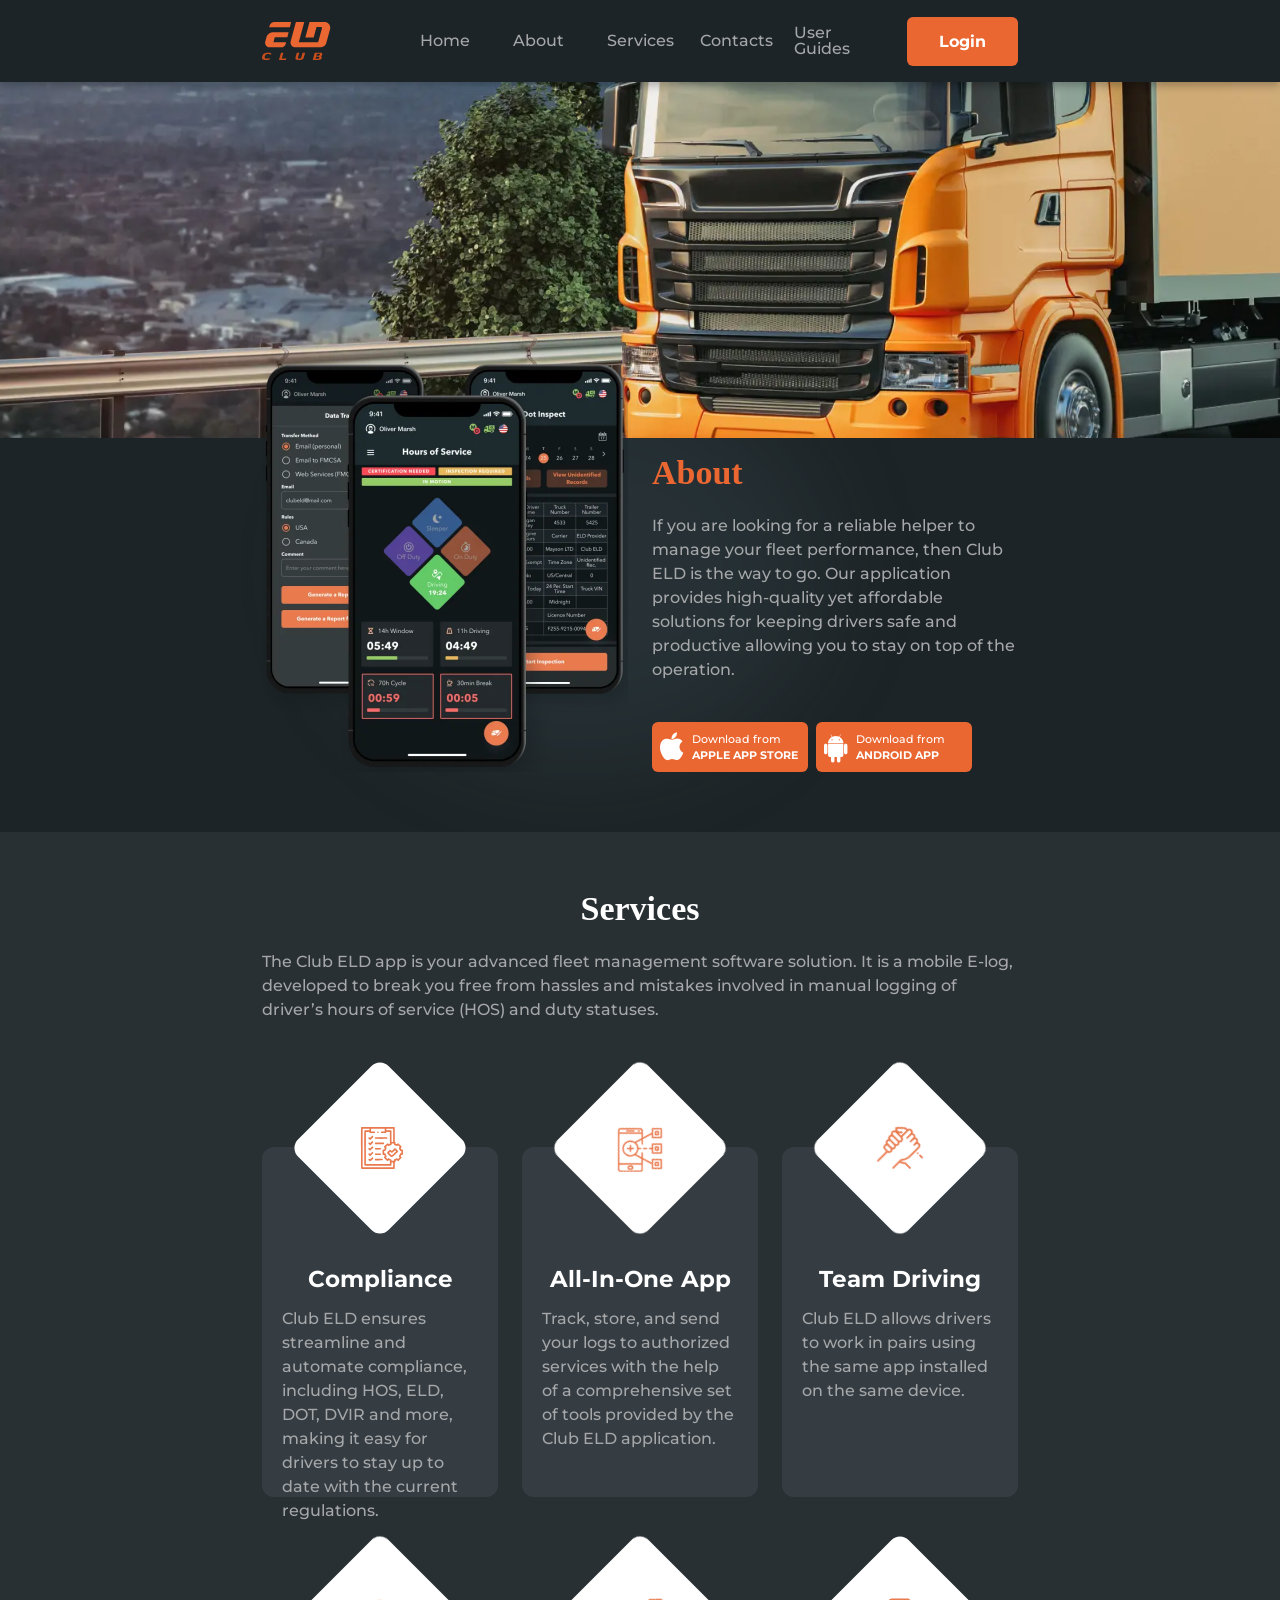
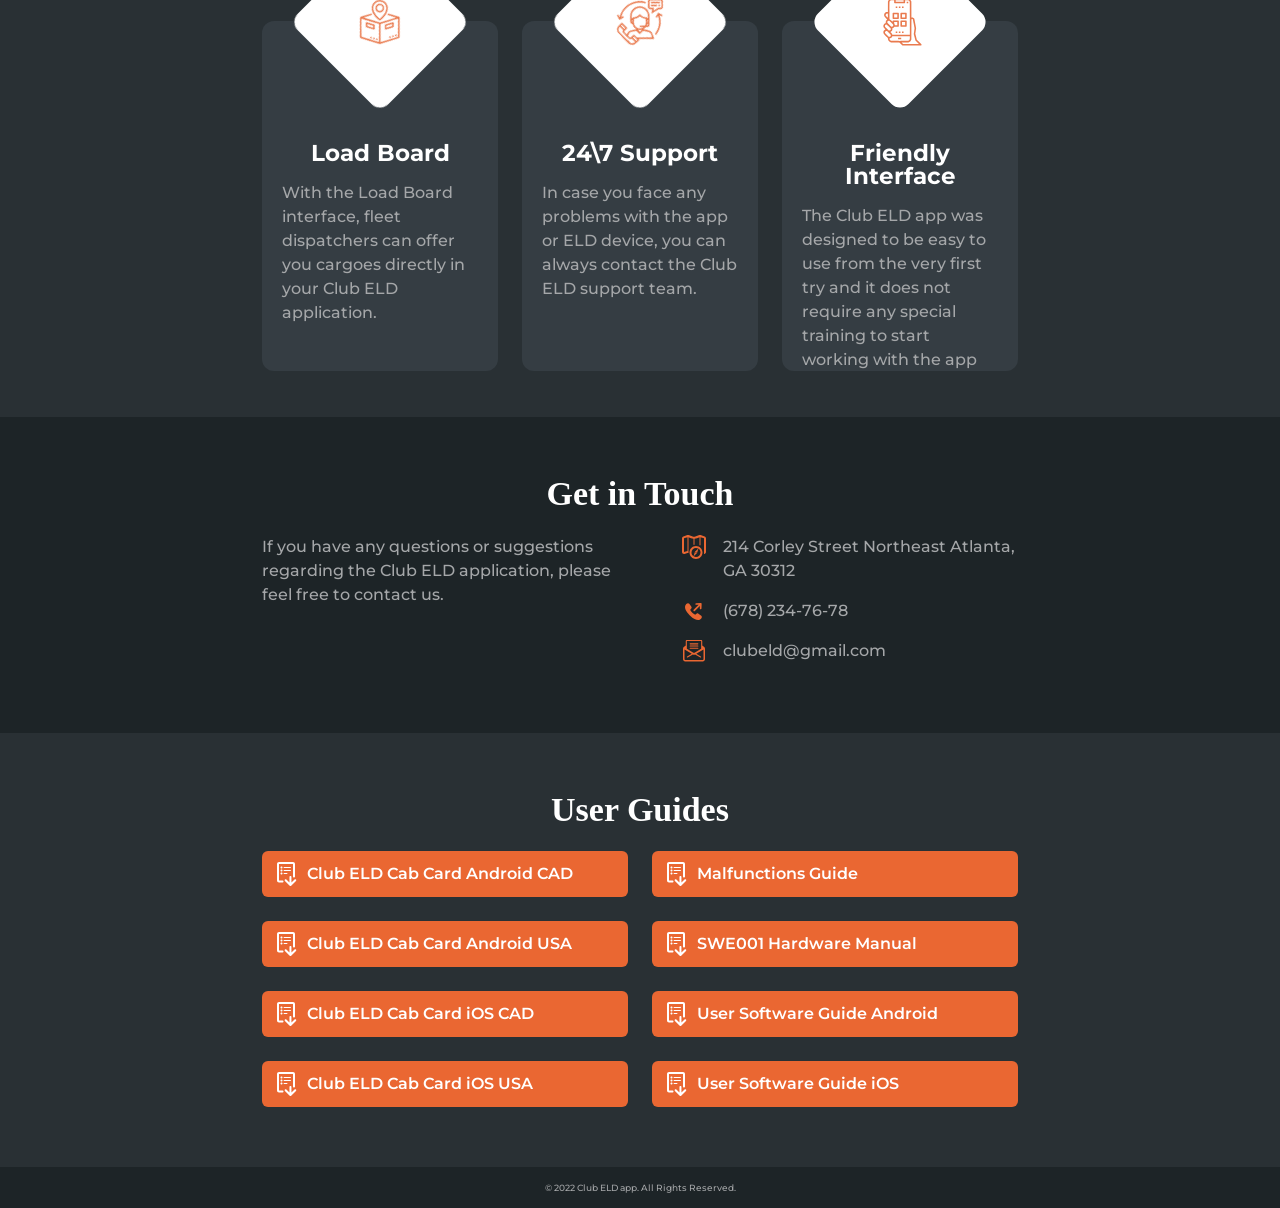
==== index.html @ d8ad7773 "Add files via upload" ====
<!DOCTYPE html>
<html lang="en">

<head>
    <meta charset="UTF-8">
    <meta http-equiv="X-UA-Compatible" content="IE=edge">
    <meta name="viewport" content="width=device-width, initial-scale=1.0">
    <meta name="keywords" content="ELD Club, Compliance, Team Driving, Load Board">
    <meta name="description" content="ELD Club app landing page, login and download">
    <meta name="author" content="Irene_IT">
    <meta name="copyright" content="© 2022 Trip ELD app. All Rights Reserved.">
    <meta name="robots" content="index, follow">

    <title>ELD CLUB</title>
    <link rel="icon" type="image/x-icon" href="./images/favicon_io/favicon.ico">
    <link rel="stylesheet" href="./css/reset.css">
    <link rel="stylesheet" href="./css/style.css">
    <link rel="stylesheet" href="./customFonts/AvenirNext.woff">
    <link rel="preconnect" href="https://fonts.googleapis.com">
    <link rel="preconnect" href="https://fonts.gstatic.com" crossorigin>
    <link href="https://fonts.googleapis.com/css2?family=Montserrat:wght@400;700&display=swap" rel="stylesheet">
    <link rel="stylesheet" href="https://cdnjs.cloudflare.com/ajax/libs/font-awesome/4.7.0/css/font-awesome.min.css">

    <meta name="google-site-verification" content="1zD2-MBobCtXJCeHucewLP-Kzdj0QVofI3O7z_zTyDo" />
</head>

<body>
    <header class="wrapper">
        <div class="m777">
            <div class="container">
                <div class="m777_body">
                    <a href="#menu" class="m777_logo">
                        <img src="./images/logo.svg" alt="logo ELD CLUB"></a>
                    <div class="m777_burger">
                        <span></span>
                    </div>
                    <nav class="m777_menu">
                        <ul class="m777_list" id="test">
                            <li>
                                <a href="#menu" id="link" class="m777_link">Home
                                    <hr class="line-gris">
                                </a>
                            </li>
                            <li>
                                <a href="#about" class="m777_link">About
                                    <hr class="line-gris">
                                </a>
                            </li>
                            <li>
                                <a href="#serv" class="m777_link">Services
                                    <hr class="line-gris">
                                </a>
                            </li>
                            <li>
                                <a href="#contacts" class="m777_link">Contacts
                                    <hr class="line-gris">
                                </a>
                            </li>
                            <li>
                                <a href="#contacts" class="m777_link">User Guides
                                    <hr class="line-gris">
                                </a>
                            </li>
                            <li>
                                <button class="login">Login</button>
                            </li>
                        </ul>
                    </nav>
                </div>
            </div>
        </div>
    </header>
    <main>
        <div id="menu">
            <img src="./images/trak.avif" srcset="
                    ./images/trak.avif 640w,
                    ./images/trak.webp 1280w
                  " sizes="100vw" alt="Truck illustration"/>
        </div>

        <section id="about">
            <div class="content">
                <div class="half">
                    <img src="./images/mobil.png" srcset="
                      ./images/mobil.png 640w,
                      ./images/mobil.webp 1280w
                    " sizes="100vw" alt="Mobil illustration" class="mobil" />
                </div>
                <div class="half">
                    <h1>About</h1>
                    <p>If you are looking for a reliable helper to manage your fleet performance, then Club ELD is the
                        way to go. Our application provides high-quality yet affordable solutions for keeping drivers
                        safe and productive allowing you to stay on top of the operation.</p>
                    <div class="group">
                        <div id="serv">
                            <a href="#"
                                class="logo-app button-download">
                                <i class="fa fa-apple"></i>
                                <span>Download from<br><span class="app">apple app store</span></span>
                            </a>
                        </div>
                        <div>
                            <a href="#"
                                class="logo-app button-download">
                                <i class="fa fa-android"></i>
                                <span>Download from<br><span class="app">android app</span></span>
                            </a>
                        </div>
                    </div>
                </div>
            </div>
        </section>

        <section class="services">
            <div class="services-header">
                <h2>Services</h2>
                <p>The Club ELD app is your advanced fleet management software solution. It is a mobile E-log, developed
                    to break you free from hassles and mistakes involved in manual logging of driver’s hours of service
                    (HOS) and duty statuses.</p>
            </div>

            <!-- GRID_CARDS-START -->
            <div class="column">
                <div class="ccc">
                    <div class="rhombus">
                        <img src="./images/icon.svg" alt="icon tablet" class="icon">
                    </div>
                    <div class="card">
                        <div class="text">
                            <h3>Compliance</h3>
                            <p>Club ELD ensures streamline and automate compliance, including HOS, ELD, DOT, DVIR and
                                more, making it easy for drivers to stay up to date with the current regulations.</p>
                        </div>
                    </div>
                </div>
                <div class="ccc">
                    <div class="rhombus">
                        <img src="./images/icon2.svg" alt="icon phone" class="icon">
                    </div>
                    <div class="card">
                        <div class="text">
                            <h3>All-In-One App</h3>
                            <p>Track, store, and send your logs to authorized services with the help of a comprehensive
                                set of tools provided by the Club ELD application.</p>
                        </div>
                    </div>
                </div>
                <div class="ccc">
                    <div class="rhombus">
                        <img src="./images/icon3.svg" alt="hend" class="icon">
                    </div>
                    <div class="card">
                        <div class="text">
                            <h3>Team Driving</h3>
                            <p>Club ELD allows drivers to work in pairs using the same app installed on the same device.
                            </p>
                        </div>
                    </div>
                </div>
                <div class="ccc">
                    <div class="rhombus">
                        <img src="./images/icon4.svg" alt="box" class="icon">
                    </div>
                    <div class="card">
                        <div class="text">
                            <h3>Load Board</h3>
                            <p>With the Load Board interface, fleet dispatchers can offer you cargoes directly in your
                                Club ELD application.</p>
                        </div>
                    </div>
                </div>
                <div class="ccc">
                    <div class="rhombus">
                        <img src="./images/icon5.svg" alt="support" class="icon">
                    </div>
                    <div class="card">
                        <div class="text">
                            <h3>24\7 Support</h3>
                            <p>In case you face any problems with the app or ELD device, you can always contact the Club
                                ELD support team.</p>
                        </div>
                    </div>
                </div>
                <div class="ccc">
                    <div class="rhombus">
                        <img src="./images/icon6.svg" alt="hend end phone" class="icon">
                    </div>
                    <div class="card">
                        <div class="text">
                            <h3>Friendly Interface</h3>
                            <p>The Club ELD app was designed to be easy to use from the very first try and it does not
                                require any special training to start working with the app</p>
                        </div>
                    </div>
                </div>
            </div>
        </section>

        <section id="contacts">
            <h2>Get in Touch</h2>
            <div class="touch">
                <div class="half">
                    <p>If you have any questions or suggestions regarding the Club ELD application, please feel free to
                        contact us.</p>
                    <svg height="5" width="227">
                        <line x1="0" y1="0" x2="227" y2="0" style="stroke: var(--bg-1, #293034); stroke-width: 5">
                        </line>
                    </svg>
                </div>
                <div class="half-contacts">

                    <div class="row">
                        <img src="./images/map.svg" alt="icon local">
                        <a href="https://goo.gl/maps/UgXxm3G663fEi6468" target="_blank">
                            214 Corley Street Northeast Atlanta, GA 30312
                        </a>
                    </div>

                    <div class="row">
                        <img src="./images/phone.svg" alt="icon phones">
                        <a href="tel:(678)234-76-78">(678) 234-76-78</a>
                    </div>

                    <div class="row">
                        <img src="./images/mail.svg" alt="icon mail">
                        <a href="mailto:clubeld@gmail.com">clubeld@gmail.com</a>
                    </div>
                </div>
            </div>
        </section>
        <section id="guides">
            <h2>User Guides</h2>
            <div class="download">
                <a href="#" download="Club ELD Cab Card Android CAD"><img src="./images/icon-guides.svg"
                        alt="icon-guides"> Club ELD Cab Card Android CAD</a>
                <a href="#" download="Club ELD Cab Card Android CAD"><img src="./images/icon-guides.svg"
                        alt="icon-guides"> Malfunctions Guide</a>
                <a href="#" download="Club ELD Cab Card Android CAD"><img src="./images/icon-guides.svg"
                        alt="icon-guides"> Club ELD Cab Card Android USA</a>
                <a href="#" download="Club ELD Cab Card Android CAD"><img src="./images/icon-guides.svg"
                        alt="icon-guides"> SWE001 Hardware Manual</a>
                <a href="#" download="Club ELD Cab Card Android CAD"><img src="./images/icon-guides.svg"
                        alt="icon-guides"> Club ELD Cab Card iOS CAD</a>
                <a href="#" download="Club ELD Cab Card Android CAD"><img src="./images/icon-guides.svg"
                        alt="icon-guides"> User Software Guide Android</a>
                <a href="#" download="Club ELD Cab Card Android CAD"><img src="./images/icon-guides.svg"
                        alt="icon-guides"> Club ELD Cab Card iOS USA</a>
                <a href="#" download="Club ELD Cab Card Android CAD"><img src="./images/icon-guides.svg"
                        alt="icon-guides"> User Software Guide iOS</a>
            </div>
        </section>
    </main>
    <footer>© 2022 Club ELD app. All Rights Reserved.</footer>

    <!-- FORM - START -->
    <div class="regictration">
        <form method="get" action="#" class="form">
            <span class="legend">Log In</span>
            <input class="input__field" type="email" id="email" name="email" required placeholder="Email">

            <!-- PASSWORD WITH 2ND ICON WHEN PRESSED - START -->
            <div class="input-password">
                <input class="input__field" type="password" id="password" name="password" required
                    placeholder="Password" minlength="8">
                <a href="#" class="eye ri-eye-off-line"></a>
            </div>
            <!-- PASSWORD WITH 2ND ICON WHEN PRESSED - END-->

            <input type="submit" id="button" value="log in">
            <p>Forgot Password?</p>
        </form>
    </div>
    <!-- FORM - END -->

    <script src="./script/main.js" defer></script>
</body>

</html>
---- css/style.css ----
* {
    scroll-behavior: smooth;
    box-sizing: border-box;
}

body {
    font-family: "Avenir Next", 'Montserrat', sans-serif;
    font-style: normal;
    color: #A5A7A9;
    font-size: 100%;
    font-weight: 500;
    line-height: 1;
    box-sizing: border-box;
    background: var(--bg-2, #1D2427);
    overflow-x: hidden;
}

button,
#button,
.button-download,
button.login {
    border: none;
    border-radius: 6px;
    background: var(--cta-1, #EA6732);
    font-family: "Avenir Next", 'Montserrat', sans-serif;
    font-weight: 700;
    font-size: 1rem;
    text-align: center;
    color: #FFF;
    cursor: pointer;
}

button:hover {
    background: #D6660A;
}

a {
    color: inherit;
    text-decoration: none;
    cursor: pointer;
    outline: none;
}

h1,
h2 {
    color: var(--cta-1, #EA6732);
    font-size: 2.125rem;
    font-family: Avenir Next;
    font-weight: 700;
    padding-bottom: 24px;
}

h2,
h3 {
    color: rgba(255, 255, 255, 1);
    text-align: center;
}

h3 {
    font-weight: 700;
    font-size: 1.434rem;
    padding-bottom: 1rem;
}

p {
    line-height: 1.5rem;
    hyphens: auto;
}

/* MENU-START */
.container {
    max-width: 756px;
    margin: 0 auto;
}

header {
    position: fixed;
    top: 0;
    left: 0;
    width: 100vw;
    height: 82px;
    background-color: var(--bg-2, #1D2427);
    box-shadow: 0px 4px 8px 0px rgba(0, 0, 0, 0.25);
    z-index: 5;
}

header::before {
    content: "";
    position: absolute;
    width: 100%;
    height: 100%;
    top: 0;
    left: 0;
}

.m777_body {
    position: relative;
    display: flex;
    justify-content: space-between;
    height: 82px;
    align-items: center;
}

.m777_logo {
    flex: 0 0 69px;
}

.m777_logo img {
    max-width: 100%;
    display: block;
}

.m777_list {
    width: 598px; 
    display: flex;
    align-items: center;
    justify-content: flex-end;
}

.m777_list li {
    width: inherit;
    cursor: pointer;
    color: #A5A7A9;
}
.m777_list li:last-child {
    margin-left: 20px;
}

button.login {
    padding: 15px 32px;
}

.m777_burger {
    display: none;
}

/* LINE-DECORATION-START*/
.line-gris {
    display: none;
    margin: 4px auto 0 0;
    height: 1px;
    width: 24px;
    border: none;
    background-color: #A5A7A9;
}

/* .m777_link:is(:hover, :active) {
    color: #EA6732;
    font-weight: 700;
    transition: 5ms;
}

.m777_link:is(:hover, :active)>.line-gris {
    display: flex;
} */

/* LINE-DECORATION-END*/
/* MENU-END */

/* MAIN-START */
#menu {
    height: 438px;
    width: 100vw;
    display: flex;
    justify-content: center;
    align-items: flex-end;
    position: relative;
    overflow: hidden;
    z-index: -5;
}

#menu img {
  transform: translate3d(-7px, 265px, 0) scale3d(0.8, 0.8, 0.1);}

/* section "ABOUT" - START */
#about {
    max-width: 100vw;
    padding-bottom: 60px;
    background-image: url(../images/Ellipse272.svg);
    background-position: 40% 85%;
    background-repeat: no-repeat;
    display: flex;
    flex-direction: row;
    align-items: center;
    justify-content: center;
    background-color: #1D2427;
}

.content {
    margin-top: -76px;
    display: flex;
    flex-direction: row;
    max-width: 756px;
    gap: 1.5rem;
}

.half {
    width: 50%;
    display: flex;
    flex-direction: column;
    justify-content: end;
}

.mobil {
    align-self: center;
    width: 100%;
}

.group {
    width: 68%;
    display: grid;
    grid-template-columns: repeat(2, 1fr);
    gap: 8px;
    padding-top: 2.5rem;
}

i.fa {
    font-size: 30px;
    color: rgba(255, 255, 255, 1);
}

.button-download {
    width: 9.75rem;
    height: 3.125rem;
    padding-left: 5%;
    font-size: 0.7rem;
    line-height: 1rem;
    text-align: left;
    display: flex;
    flex-direction: row;
    align-items: center;
    gap: 8px;
}


span {
    font-weight: 500;
}

span.app {
    font-weight: 700;
    text-transform: uppercase;
}

/* SERVICES - START */
.services {
    padding-top: 60px;
    background: var(--bg-1, #293034);
    display: flex;
    flex-direction: column;
    align-items: center;
}

.services-header {
    max-width: 756px;
}

/* GRID_CARDS-START */
.column {
    width: 756px;
    height: 955px;
    margin: 40px 0 0;
    display: grid;
    align-items: start;
    grid-template-columns: repeat(3, 1fr);
    grid-template-rows: 450px;
    gap: 24px;
}

.ccc {
    height: 239px;
    padding-top: 86px;
}

.card {
    position: relative;
    border-radius: 12px;
    background: #353D43;
    height: 350px;
    padding: 121px 20px 20px;
    bottom: 129px;
}

.rhombus {
    width: 128px;
    height: 128px;
    background-color: white;
    border-radius: 12px;
    transform: rotate(45deg);
    position: relative;
    display: flex;
    bottom: 4rem;
    left: 54px;
    z-index: 2;
}

img.icon {
    display: block;
    width: 48px;
    height: 48px;
    margin: auto;
    transform: rotate(-45deg);
}

#contacts {
    width: 100vw;
    margin: 60px 0 54px;
    display: flex;
    flex-direction: column;
    align-items: center;
}

div.touch {
    width: 756px;
    display: flex;
    flex-direction: row;
    align-items: flex-start;
    flex-wrap: wrap;
}

svg {
    display: none;
}

.half-contacts {
    width: 50%;
    display: flex;
    flex-direction: column;
    justify-content: end;
    align-items: flex-end;
}

.row {
    width: 336px;
    margin-bottom: 1rem;
    display: flex;
    flex-direction: row;
    line-height: 1.5rem;
    align-items: flex-start;
    justify-content: flex-start;
}

.row img {
    margin-right: 5%;
}

#guides {
    width: 100vw;
    padding: 60px 0;
    background: var(--bg-1, #293034);
}

.download {
    margin: auto;
    width: 756px;
    display: grid;
    grid-template-columns: repeat(2, 4fr);
    grid-template-rows: 46px;
    gap: 24px;
    color: #FFF;
    font-size: 1rem;
    font-weight: 600;
    justify-content: center;
    align-items: center;
}

div.download a {
    display: flex;
    height: 46px;
    padding-left: 13px;
    border: none;
    border-radius: 6px;
    background: var(--cta-1, #EA6732);
    flex-direction: row;
    align-items: center;
    justify-content: flex-start;
    gap: 8px;
}

/* FORMA - START */

/* border-color befor write text */
/* .input__field:is(:focus-visible, :valid) {
    outline-color: rgba(229, 109, 11, 1);
}  */
/* border - color befor write text - end*/

.regictration {
    position: fixed;
    background-color: rgba(0, 0, 0, 0.6);
    backdrop-filter: blur(6px);
    top: 0;
    left: 0;
    width: 100%;
    height: 100%;
    display: none;
    z-index: 10;

    /*FORM visible-invisible on click - START,
    important to leave it commented out*/

    /* display: flex;
    justify-content: center;
    align-items: center; */

    /*FORM visible-invisible on click - START*/
}

.form {
    margin: auto;
    width: 300px;
    height: 368px;
    background: #3F4044;
    border-radius: 6px;
    display: grid;
    place-items: center;
    align-content: space-between;
}

input {
    appearance: none;
    padding: 0 16px;
    width: 236px;
    height: 44px;
    background: #5C5D64;
    border-radius: 6px;
    border: none;
    outline: 0;
    color: #C4C8D3;
    font-size: 16px;
}

.legend {
    position: relative;
    font-weight: 600;
    font-size: 2em;
    text-align: center;
    width: 300px;
    padding: 32px 0 20px;
    margin-bottom: 32px;
    background: #4A4B50;
    border-radius: 6px 6px 0 0;
}

.form p {
    color: #E56D0B;
    text-align: center;
    padding: 0;
    margin-bottom: 30px;
    cursor: pointer;
}

/* CHANGING THE ICON "EYE" WHEN CLICKING IT - START*/
*::before,
*::after {
    margin: 0;
    padding: 0;
    box-sizing: border-box;
}

.eye {
    position: absolute;
    top: 50%;
    right: 15px;
    transform: translateY(-50%);
    cursor: pointer;
    display: inline-block;
    width: 24px;
    height: 24px;
}

.ri-eye-off-line::before {
    content: "";
    position: absolute;
    top: 50%;
    transform: translateY(-50%);
    cursor: pointer;
    display: inline-block;
    width: 24px;
    height: 24px;
    background: url(./images/ojo.svg) 0 0 no-repeat;
}

.ri-eye-line::after {
    content: "";
    position: absolute;
    top: 50%;
    transform: translateY(-50%);
    cursor: pointer;
    display: inline-block;
    width: 24px;
    height: 24px;
    background: url(./images/ojo-cerrado.svg) 0 0 no-repeat;
}

.input-password {
    display: grid;
    place-items: end;
    position: relative;
}

/* CHANGING THE ICON "EYE" WHEN CLICKING IT - END*/
/* FORMA - END */

footer {
    width: 100vw;
    padding: 1rem 0;
    color: #A5A7A9;
    text-align: center;
    font-size: 9px;
    box-sizing: border-box;
}

@media screen and (max-width: 768px) {

    /* MENU-START */
    .container {
        width: 90vw;
        padding: 0;
    }

    .m777_burger {
        display: block;
        position: relative;
        width: 25px;
        height: 18px;
        z-index: 3;
        cursor: pointer;
    }

    .m777_burger span {
        position: absolute;
        width: 100%;
        height: 2px;
        background-color: rgba(165, 167, 169, 1);
        right: 0;
        top: 8px;
    }

    .m777_burger:before,
    .m777_burger:after {
        content: "";
        width: 100%;
        position: absolute;
        height: 2px;
        background-color: rgba(165, 167, 169, 1);
        left: 0;
        transition: 5ms;
    }

    .m777_burger:before {
        top: 0;
    }

    .m777_burger:after {
        bottom: 0;
    }

    .m777_burger.active span {
        opacity: 0;
    }

    .m777_burger.active::before {
        transform: rotate(45deg);
        top: 8px;
    }

    .m777_burger.active::after {
        transform: rotate(-45deg);
        bottom: 8px;
    }

    .m777_menu {
        position: fixed;
        top: -100%;
        right: 0;
        width: 109px;
        height: 255px;
        background-color: var(--bg-2, #1D2427);
        transition: 0.5ms;
        padding: 80px 20px 20px 20px;
        box-sizing: content-box;
    }

    .m777_menu.active {
        top: 0;
        height: auto;
    }

    .m777_list {
        display: block;
    }
    .m777_list li {
        font-size: 1.15rem;
    }
    .m777_list li:not(:last-child) {
        margin: 0 0 28px 0;
    }

    .m777_list li:last-child {
        margin: 36px 0 0 0;
    }

    button.login {
        display: block;
        z-index: 5;
        margin-left: 0;
    }

    /* MENU-END */

    #menu img {       
        transform: translate3d(-91px, 3px, 0) scale3d(1.3, 1.3, 0.5);          
    }

    .content {
        width: 90vw;
        flex-direction: column;
        align-items: center;
    }

    .half {
        width: 100%;
    }

    .group {
        width: 53%;
    }

    .services-header {
        max-width: 90vw;
    }

    .column {
        width: 100%;
        height: 470px;
        grid-template-columns: repeat(9, 1fr);
        overflow-x: scroll;
        overflow-y: hidden; 
        gap: 0; 
    }
    /* Hide scrollbar for Chrome, Safari and Opera */
    .column::-webkit-scrollbar {
        display: none;
    }
    /* Hide scrollbar for IE, Edge and Firefox */
    .column {
      -ms-overflow-style: none;  /* IE and Edge */
      scrollbar-width: none;  /* Firefox */
    }

    .ccc {
        width: 236px;
        margin-right: 24px;
    }
    .ccc:first-child {
        margin-left: 20px;
    }
    
    div.touch {
        width: 90vw;
    }

    .half-contacts {
        width: 100%;
        align-items: flex-start;
    }

    .row {
        width: inherit;
    }

    svg {
        display: inline;
        margin: 24px auto;
    }

    .download {
        width: 90vw;
        grid-template-columns: repeat(1, 8fr);
    }
}

@media screen and (max-width: 320px) {

    .button-download {
        width: 8.75rem;
        font-size: 0.63rem;
    }

    .download {
        font-size: 0.9rem;
    }

    .row {
        width: 315px;
        line-height: 1rem;
        font-size: 0.85rem;
    }
}
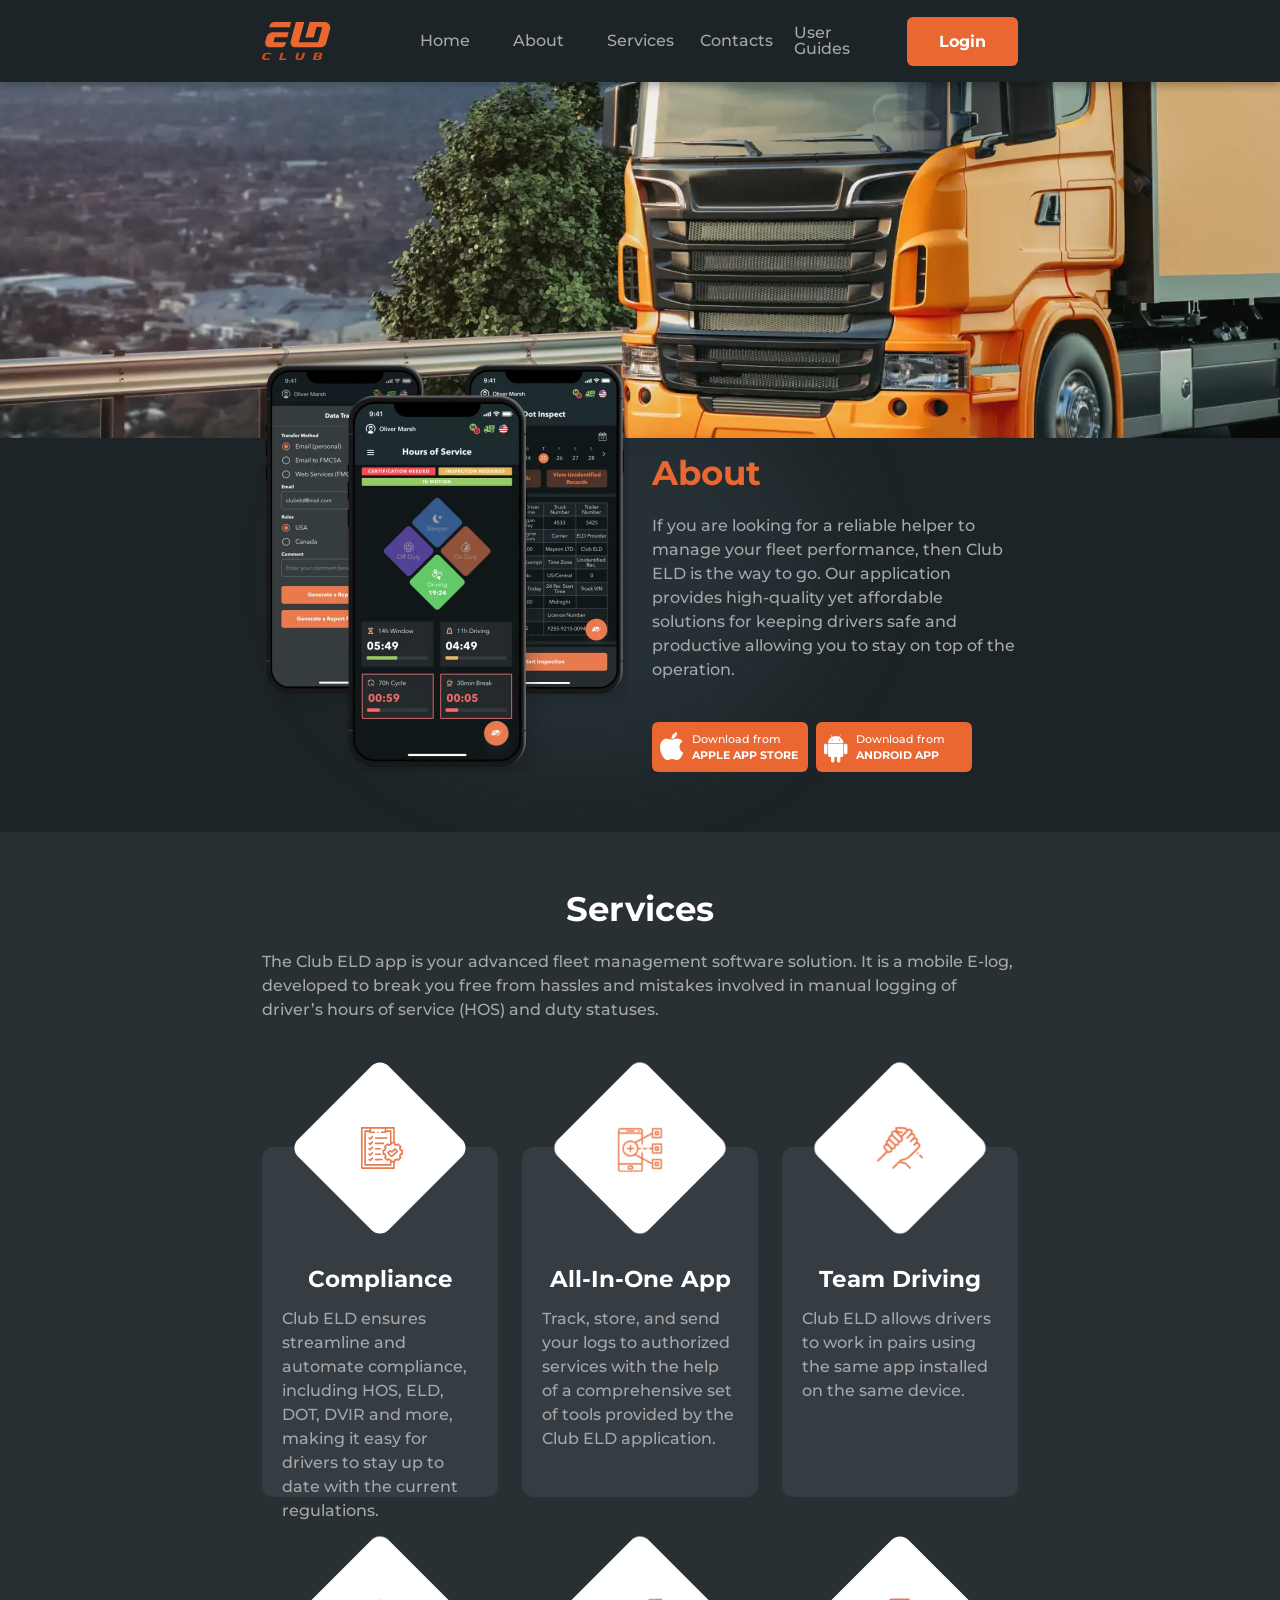
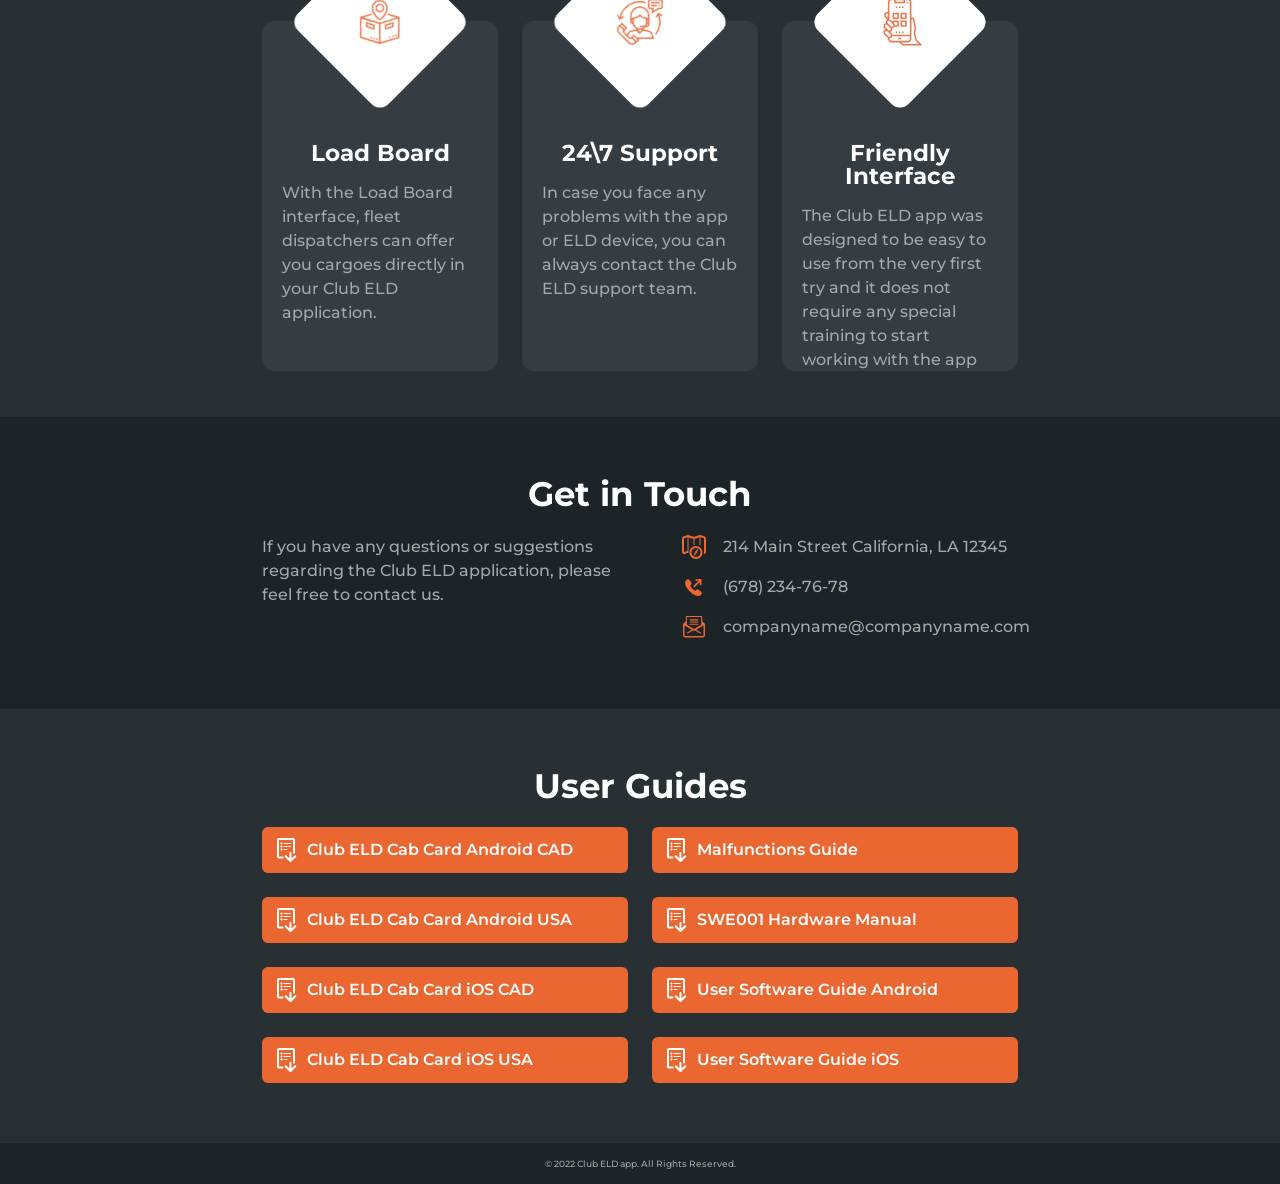
==== commit ccffda01: "added changes to the address, links and login" ====
--- a/index.html
+++ b/index.html
@@ -211,8 +211,8 @@
 
                     <div class="row">
                         <img src="./images/map.svg" alt="icon local">
-                        <a href="https://goo.gl/maps/UgXxm3G663fEi6468" target="_blank">
-                            214 Corley Street Northeast Atlanta, GA 30312
+                        <a href="#">
+                            214 Main Street California, LA 12345
                         </a>
                     </div>
 
@@ -223,7 +223,7 @@
 
                     <div class="row">
                         <img src="./images/mail.svg" alt="icon mail">
-                        <a href="mailto:clubeld@gmail.com">clubeld@gmail.com</a>
+                        <a href="mailto:companyname@companyname.com">companyname@companyname.com</a>
                     </div>
                 </div>
             </div>
@@ -231,21 +231,21 @@
         <section id="guides">
             <h2>User Guides</h2>
             <div class="download">
-                <a href="#" download="Club ELD Cab Card Android CAD"><img src="./images/icon-guides.svg"
+                <a href="#" ><img src="./images/icon-guides.svg"
                         alt="icon-guides"> Club ELD Cab Card Android CAD</a>
-                <a href="#" download="Club ELD Cab Card Android CAD"><img src="./images/icon-guides.svg"
+                <a href="#" ><img src="./images/icon-guides.svg"
                         alt="icon-guides"> Malfunctions Guide</a>
-                <a href="#" download="Club ELD Cab Card Android CAD"><img src="./images/icon-guides.svg"
+                <a href="#" ><img src="./images/icon-guides.svg"
                         alt="icon-guides"> Club ELD Cab Card Android USA</a>
-                <a href="#" download="Club ELD Cab Card Android CAD"><img src="./images/icon-guides.svg"
+                <a href="#" ><img src="./images/icon-guides.svg"
                         alt="icon-guides"> SWE001 Hardware Manual</a>
-                <a href="#" download="Club ELD Cab Card Android CAD"><img src="./images/icon-guides.svg"
+                <a href="#" ><img src="./images/icon-guides.svg"
                         alt="icon-guides"> Club ELD Cab Card iOS CAD</a>
-                <a href="#" download="Club ELD Cab Card Android CAD"><img src="./images/icon-guides.svg"
+                <a href="#" ><img src="./images/icon-guides.svg"
                         alt="icon-guides"> User Software Guide Android</a>
-                <a href="#" download="Club ELD Cab Card Android CAD"><img src="./images/icon-guides.svg"
+                <a href="#" ><img src="./images/icon-guides.svg"
                         alt="icon-guides"> Club ELD Cab Card iOS USA</a>
-                <a href="#" download="Club ELD Cab Card Android CAD"><img src="./images/icon-guides.svg"
+                <a href="#" ><img src="./images/icon-guides.svg"
                         alt="icon-guides"> User Software Guide iOS</a>
             </div>
         </section>
@@ -266,7 +266,8 @@
             </div>
             <!-- PASSWORD WITH 2ND ICON WHEN PRESSED - END-->
 
-            <input type="submit" id="button" value="log in">
+            <!-- <input type="submit" id="button" value="log in"> -->
+            <input id="button" value="log in">
             <p>Forgot Password?</p>
         </form>
     </div>
--- a/css/style.css
+++ b/css/style.css
@@ -45,7 +45,7 @@
 h2 {
     color: var(--cta-1, #EA6732);
     font-size: 2.125rem;
-    font-family: Avenir Next;
+    font-family: "Avenir Next", 'Montserrat', sans-serif;
     font-weight: 700;
     padding-bottom: 24px;
 }
@@ -478,7 +478,7 @@
     display: inline-block;
     width: 24px;
     height: 24px;
-    background: url(./images/ojo.svg) 0 0 no-repeat;
+    background: url(../images/ojo.svg) 0 0 no-repeat;
 }
 
 .ri-eye-line::after {
@@ -490,7 +490,7 @@
     display: inline-block;
     width: 24px;
     height: 24px;
-    background: url(./images/ojo-cerrado.svg) 0 0 no-repeat;
+    background: url(../images/ojo-cerrado.svg) 0 0 no-repeat;
 }
 
 .input-password {
